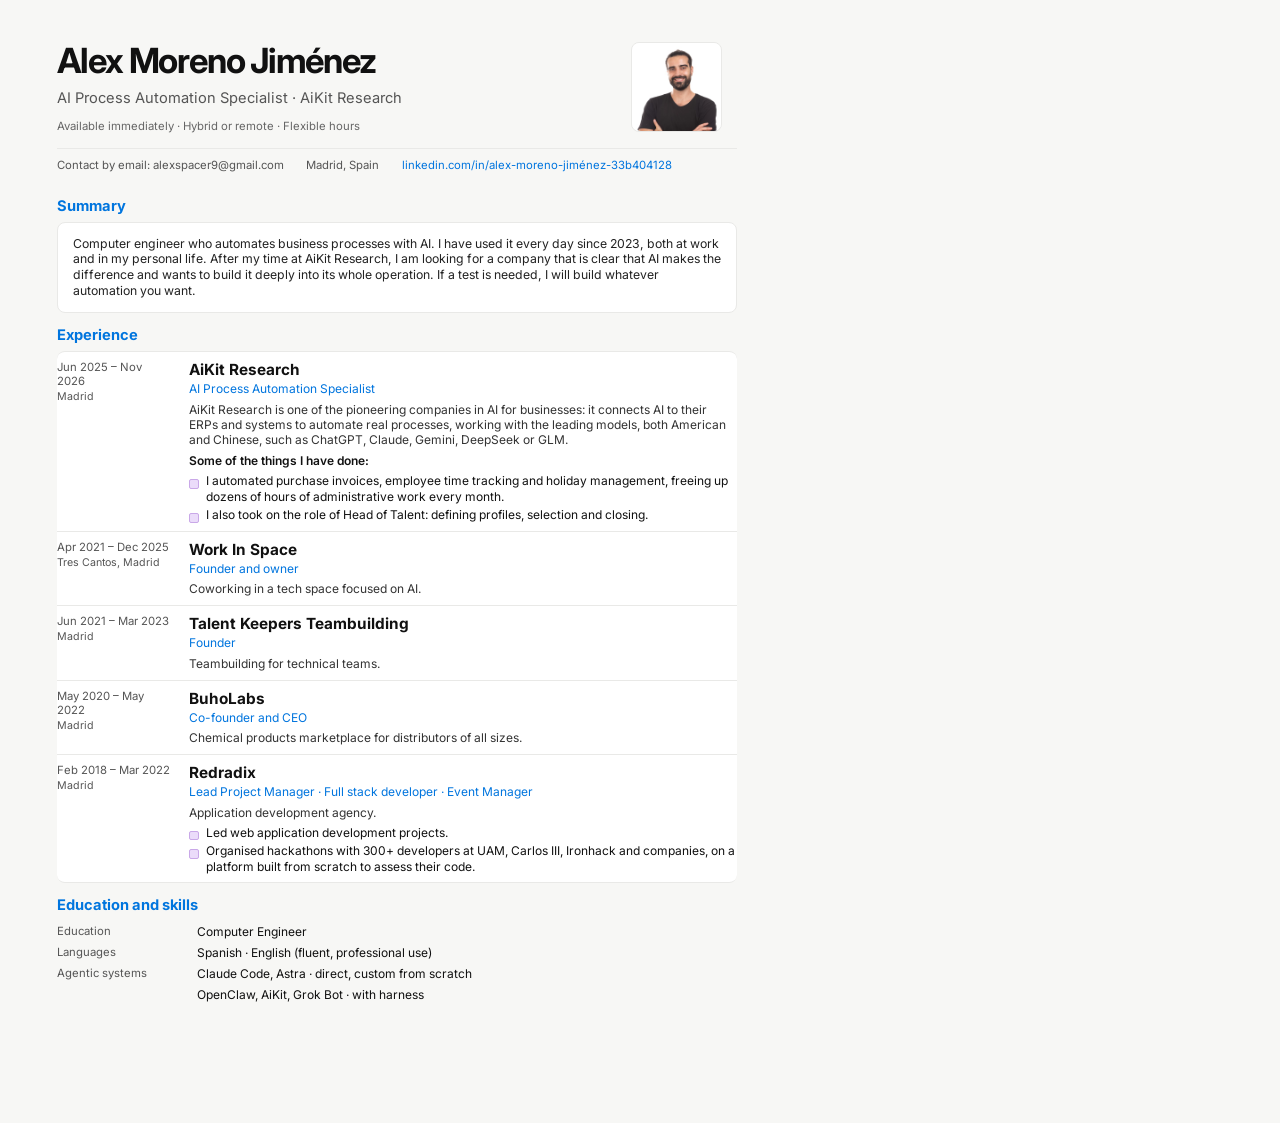
==== cv/cv-en.html @ 4044a2c2 "Initial: CV + web estilo notion" ====
<!DOCTYPE html><html lang="en"><head><meta charset="utf-8">
<title>Alex Moreno Jiménez – CV</title><style>@font-face{font-family:Inter;src:url(../fonts/Inter.ttf);font-weight:100 900}
@page{size:210mm 297mm;margin:0}
*{box-sizing:border-box;margin:0;padding:0}
html,body{margin:0;background:#f7f7f5}
.page{width:210mm;min-height:297mm;padding:15mm;font-family:Inter,sans-serif;color:#111;background:#f7f7f5;position:relative}
header{display:grid;grid-template-columns:1fr 28mm;gap:8mm;align-items:start;padding-bottom:6mm;border-bottom:1px solid #e9e9e7}
h1{font-size:30pt;font-weight:700;letter-spacing:-.035em;line-height:1.05}
.tit{font-size:11pt;color:#555;margin-top:3mm}
.av{font-size:8.5pt;color:#666;margin-top:3mm}
.ph{width:28mm;height:28mm;border-radius:8px;object-fit:cover;border:1px solid #e9e9e7;background:#fff}
.ct{display:flex;flex-wrap:wrap;gap:4mm 6mm;font-size:8.5pt;color:#555;padding:3.5mm 0 5mm}
.ct a{color:#0075de;text-decoration:none}
h2{font-size:11pt;font-weight:700;color:#0075de;margin:5mm 0 2.5mm}
.perfil{font-size:10pt;line-height:1.35;color:#222;background:#fff;border:1px solid #e9e9e7;border-radius:8px;padding:3.5mm 4mm}
article{display:grid;grid-template-columns:30mm 1fr;gap:5mm;padding:3.2mm 0;border-top:1px solid #e9e9e7;background:#fff;margin-top:0;padding-left:3mm;padding-right:3mm}
article:first-of-type{border-radius:8px 8px 0 0;margin-top:1mm}
.exp article:last-child{border-radius:0 0 8px 8px;border-bottom:1px solid #e9e9e7}
.d{font-size:8.5pt;color:#555}.d span{display:block;font-size:8pt;margin-top:.5mm}
h3{font-size:11.5pt;font-weight:700}
.rol{font-size:9pt;color:#0075de;margin:.5mm 0 1.5mm}
.desc{font-size:9.8pt;line-height:1.34;color:#333}
.intro{font-size:9.8pt;font-weight:600;margin-top:1.5mm}
ul{margin-top:1.2mm;list-style:none}
li{position:relative;padding-left:4.5mm;font-size:9.8pt;line-height:1.34;margin-top:.8mm}
li:before{content:"";position:absolute;left:0;top:1.6mm;width:2mm;height:2mm;border-radius:2px;background:#ebdcfa;border:1px solid #c9a8e8}
.kv{display:grid;grid-template-columns:34mm 1fr;gap:3mm;padding:1.2mm 0;font-size:9.8pt}
.kv .d{color:#555;font-size:8.5pt}


/* compact to fit A4 single page */
.page{padding-top:11mm!important;padding-bottom:10mm!important}
header,.hdr{padding-bottom:4mm!important}
.ct{padding-top:2.5mm!important;padding-bottom:3mm!important}
h2{margin:3.5mm 0 1.8mm!important}
article{padding:2.2mm 0!important}
.perfil{font-size:9.2pt!important;line-height:1.28!important}
.desc,.intro,li{font-size:9pt!important;line-height:1.28!important}
.kv{padding:.8mm 0!important;font-size:9pt!important}
h1{font-size:26pt!important}
.ph{width:24mm!important;height:24mm!important}
.band{margin-bottom:7mm!important}
.hdr{padding-top:9mm!important;padding-bottom:8mm!important}
.body{padding-top:4mm!important}
</style></head><body>
<div class="page"><header><div><h1>Alex Moreno Jiménez</h1><p class="tit">AI Process Automation Specialist · AiKit Research</p><p class="av">Available immediately · Hybrid or remote · Flexible hours</p></div>
<img class="ph" src="../foto.jpg" alt="Alex Moreno Jiménez"></header>
<div class="ct"><span>Contact by email: alexspacer9@gmail.com</span><span>Madrid, Spain</span><span><a href="https://www.linkedin.com/in/alex-moreno-jiménez-33b404128/">linkedin.com/in/alex-moreno-jiménez-33b404128</a></span></div>
<section><h2>Summary</h2><p class="perfil">Computer engineer who automates business processes with AI. I have used it every day since 2023, both at work and in my personal life. After my time at AiKit Research, I am looking for a company that is clear that AI makes the difference and wants to build it deeply into its whole operation. If a test is needed, I will build whatever automation you want.</p></section>
<section class="exp"><h2>Experience</h2><article><div class="d">Jun 2025 – Nov 2026<span>Madrid</span></div><div><h3>AiKit Research</h3><p class="rol">AI Process Automation Specialist</p><p class="desc">AiKit Research is one of the pioneering companies in AI for businesses: it connects AI to their ERPs and systems to automate real processes, working with the leading models, both American and Chinese, such as ChatGPT, Claude, Gemini, DeepSeek or GLM.</p><p class="intro">Some of the things I have done:</p><ul><li>I automated purchase invoices, employee time tracking and holiday management, freeing up dozens of hours of administrative work every month.</li><li>I also took on the role of Head of Talent: defining profiles, selection and closing.</li></ul></div></article><article><div class="d">Apr 2021 – Dec 2025<span>Tres Cantos, Madrid</span></div><div><h3>Work In Space</h3><p class="rol">Founder and owner</p><p class="desc">Coworking in a tech space focused on AI.</p></div></article><article><div class="d">Jun 2021 – Mar 2023<span>Madrid</span></div><div><h3>Talent Keepers Teambuilding</h3><p class="rol">Founder</p><p class="desc">Teambuilding for technical teams.</p></div></article><article><div class="d">May 2020 – May 2022<span>Madrid</span></div><div><h3>BuhoLabs</h3><p class="rol">Co-founder and CEO</p><p class="desc">Chemical products marketplace for distributors of all sizes.</p></div></article><article><div class="d">Feb 2018 – Mar 2022<span>Madrid</span></div><div><h3>Redradix</h3><p class="rol">Lead Project Manager · Full stack developer · Event Manager</p><p class="desc">Application development agency.</p><ul><li>Led web application development projects.</li><li>Organised hackathons with 300+ developers at UAM, Carlos III, Ironhack and companies, on a platform built from scratch to assess their code.</li></ul></div></article></section>
<section><h2>Education and skills</h2><div class="kv"><div class="d">Education</div><div>Computer Engineer</div></div><div class="kv"><div class="d">Languages</div><div>Spanish · English (fluent, professional use)</div></div><div class="kv"><div class="d">Agentic systems</div><div>Claude Code, Astra · direct, custom from scratch</div></div><div class="kv"><div class="d"></div><div>OpenClaw, AiKit, Grok Bot · with harness</div></div></section>
</div></body></html>
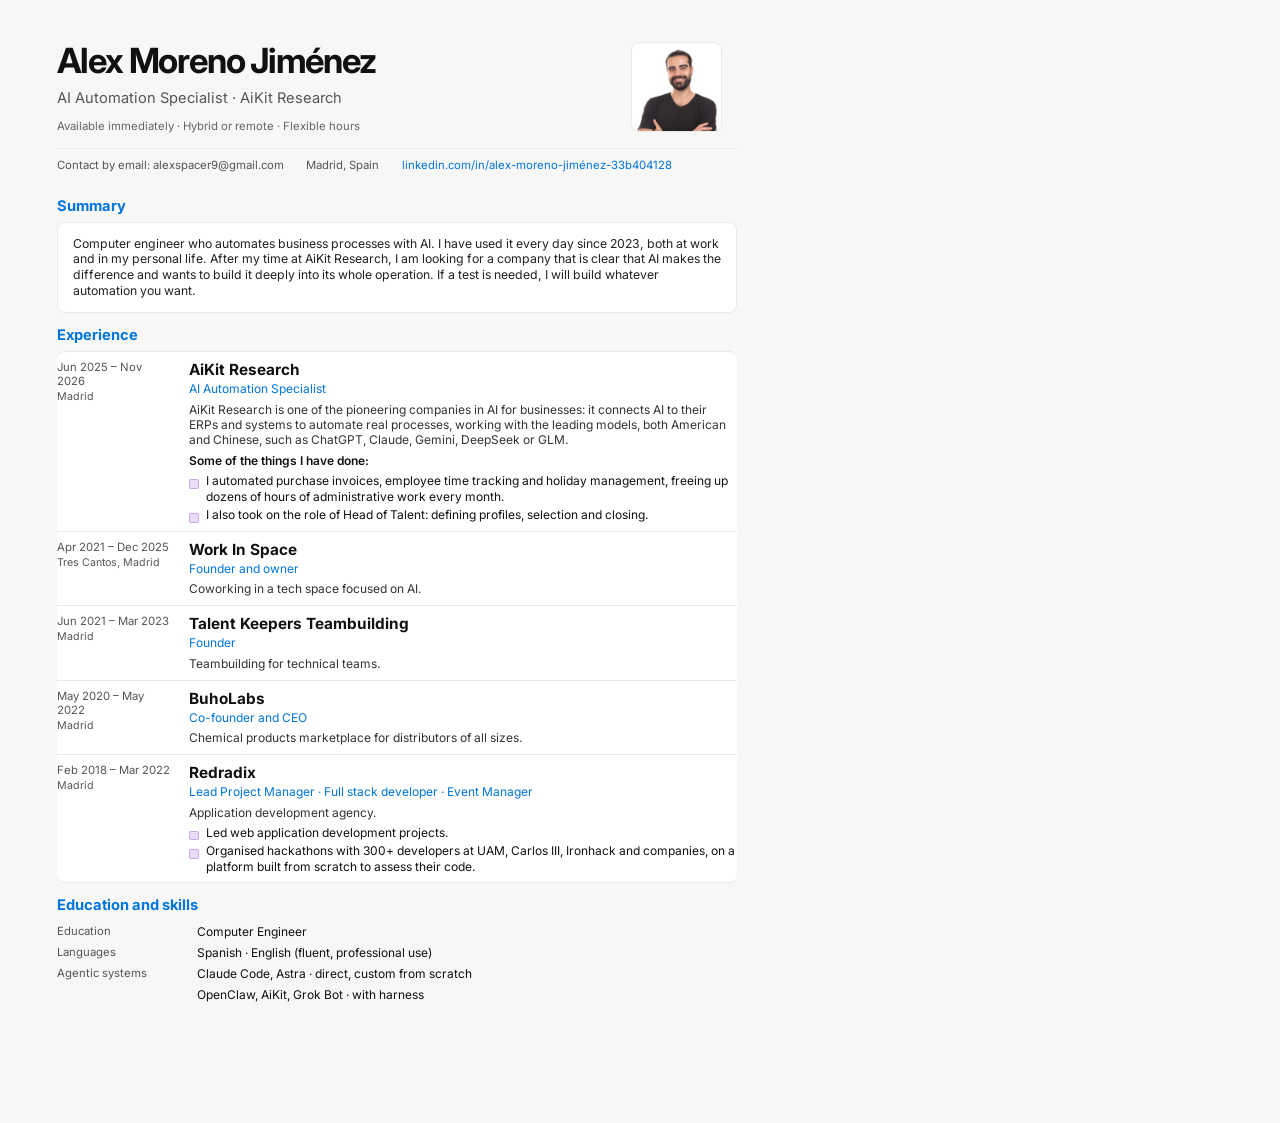
==== commit 26d9f070: "Titular: AI Automation Specialist (inbound)" ====
--- a/cv/cv-en.html
+++ b/cv/cv-en.html
@@ -43,10 +43,10 @@
 .hdr{padding-top:9mm!important;padding-bottom:8mm!important}
 .body{padding-top:4mm!important}
 </style></head><body>
-<div class="page"><header><div><h1>Alex Moreno Jiménez</h1><p class="tit">AI Process Automation Specialist · AiKit Research</p><p class="av">Available immediately · Hybrid or remote · Flexible hours</p></div>
+<div class="page"><header><div><h1>Alex Moreno Jiménez</h1><p class="tit">AI Automation Specialist · AiKit Research</p><p class="av">Available immediately · Hybrid or remote · Flexible hours</p></div>
 <img class="ph" src="../foto.jpg" alt="Alex Moreno Jiménez"></header>
 <div class="ct"><span>Contact by email: alexspacer9@gmail.com</span><span>Madrid, Spain</span><span><a href="https://www.linkedin.com/in/alex-moreno-jiménez-33b404128/">linkedin.com/in/alex-moreno-jiménez-33b404128</a></span></div>
 <section><h2>Summary</h2><p class="perfil">Computer engineer who automates business processes with AI. I have used it every day since 2023, both at work and in my personal life. After my time at AiKit Research, I am looking for a company that is clear that AI makes the difference and wants to build it deeply into its whole operation. If a test is needed, I will build whatever automation you want.</p></section>
-<section class="exp"><h2>Experience</h2><article><div class="d">Jun 2025 – Nov 2026<span>Madrid</span></div><div><h3>AiKit Research</h3><p class="rol">AI Process Automation Specialist</p><p class="desc">AiKit Research is one of the pioneering companies in AI for businesses: it connects AI to their ERPs and systems to automate real processes, working with the leading models, both American and Chinese, such as ChatGPT, Claude, Gemini, DeepSeek or GLM.</p><p class="intro">Some of the things I have done:</p><ul><li>I automated purchase invoices, employee time tracking and holiday management, freeing up dozens of hours of administrative work every month.</li><li>I also took on the role of Head of Talent: defining profiles, selection and closing.</li></ul></div></article><article><div class="d">Apr 2021 – Dec 2025<span>Tres Cantos, Madrid</span></div><div><h3>Work In Space</h3><p class="rol">Founder and owner</p><p class="desc">Coworking in a tech space focused on AI.</p></div></article><article><div class="d">Jun 2021 – Mar 2023<span>Madrid</span></div><div><h3>Talent Keepers Teambuilding</h3><p class="rol">Founder</p><p class="desc">Teambuilding for technical teams.</p></div></article><article><div class="d">May 2020 – May 2022<span>Madrid</span></div><div><h3>BuhoLabs</h3><p class="rol">Co-founder and CEO</p><p class="desc">Chemical products marketplace for distributors of all sizes.</p></div></article><article><div class="d">Feb 2018 – Mar 2022<span>Madrid</span></div><div><h3>Redradix</h3><p class="rol">Lead Project Manager · Full stack developer · Event Manager</p><p class="desc">Application development agency.</p><ul><li>Led web application development projects.</li><li>Organised hackathons with 300+ developers at UAM, Carlos III, Ironhack and companies, on a platform built from scratch to assess their code.</li></ul></div></article></section>
+<section class="exp"><h2>Experience</h2><article><div class="d">Jun 2025 – Nov 2026<span>Madrid</span></div><div><h3>AiKit Research</h3><p class="rol">AI Automation Specialist</p><p class="desc">AiKit Research is one of the pioneering companies in AI for businesses: it connects AI to their ERPs and systems to automate real processes, working with the leading models, both American and Chinese, such as ChatGPT, Claude, Gemini, DeepSeek or GLM.</p><p class="intro">Some of the things I have done:</p><ul><li>I automated purchase invoices, employee time tracking and holiday management, freeing up dozens of hours of administrative work every month.</li><li>I also took on the role of Head of Talent: defining profiles, selection and closing.</li></ul></div></article><article><div class="d">Apr 2021 – Dec 2025<span>Tres Cantos, Madrid</span></div><div><h3>Work In Space</h3><p class="rol">Founder and owner</p><p class="desc">Coworking in a tech space focused on AI.</p></div></article><article><div class="d">Jun 2021 – Mar 2023<span>Madrid</span></div><div><h3>Talent Keepers Teambuilding</h3><p class="rol">Founder</p><p class="desc">Teambuilding for technical teams.</p></div></article><article><div class="d">May 2020 – May 2022<span>Madrid</span></div><div><h3>BuhoLabs</h3><p class="rol">Co-founder and CEO</p><p class="desc">Chemical products marketplace for distributors of all sizes.</p></div></article><article><div class="d">Feb 2018 – Mar 2022<span>Madrid</span></div><div><h3>Redradix</h3><p class="rol">Lead Project Manager · Full stack developer · Event Manager</p><p class="desc">Application development agency.</p><ul><li>Led web application development projects.</li><li>Organised hackathons with 300+ developers at UAM, Carlos III, Ironhack and companies, on a platform built from scratch to assess their code.</li></ul></div></article></section>
 <section><h2>Education and skills</h2><div class="kv"><div class="d">Education</div><div>Computer Engineer</div></div><div class="kv"><div class="d">Languages</div><div>Spanish · English (fluent, professional use)</div></div><div class="kv"><div class="d">Agentic systems</div><div>Claude Code, Astra · direct, custom from scratch</div></div><div class="kv"><div class="d"></div><div>OpenClaw, AiKit, Grok Bot · with harness</div></div></section>
 </div></body></html>
